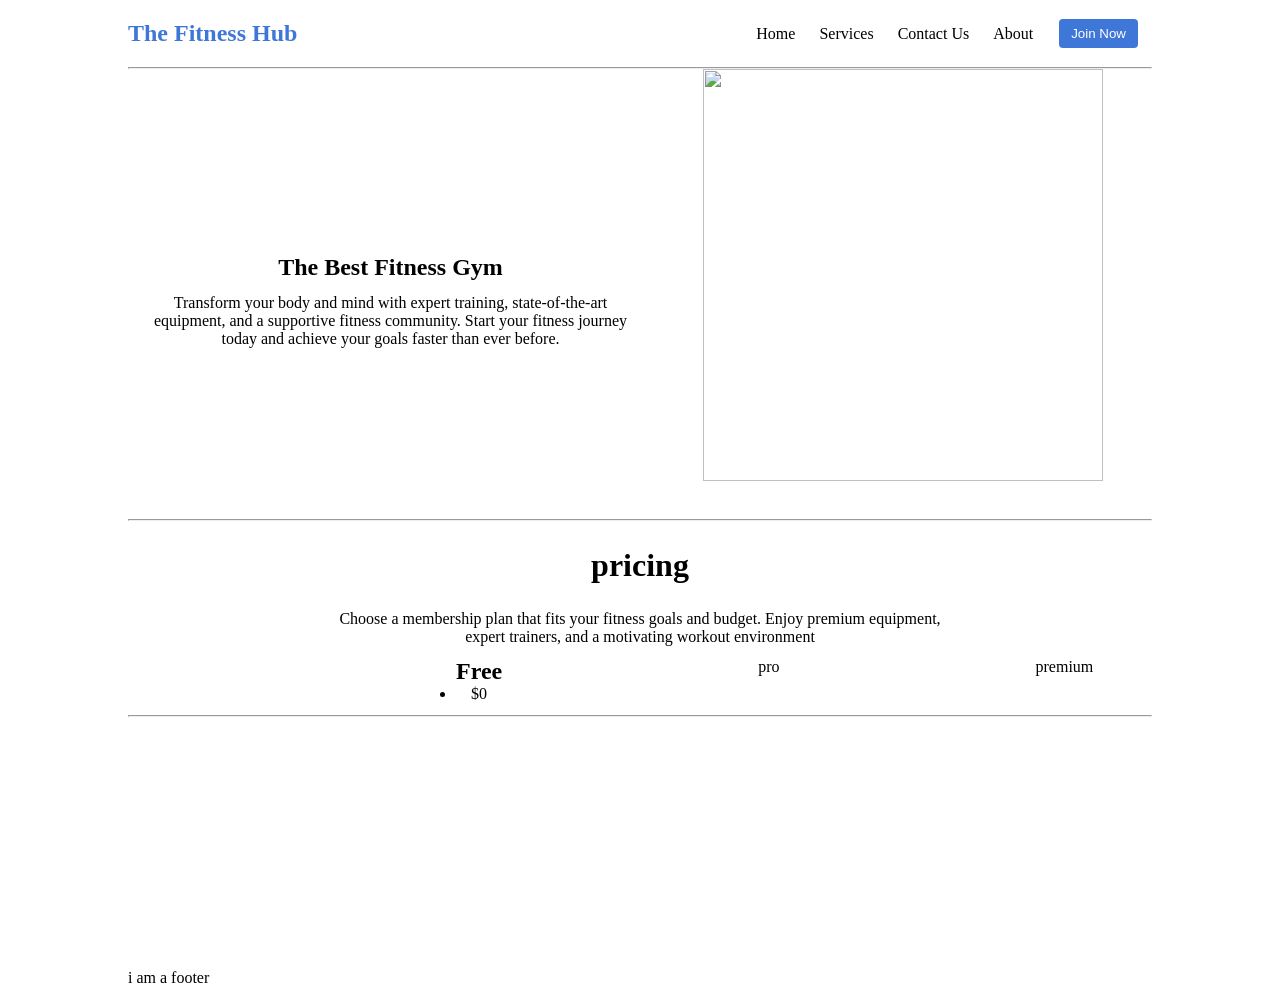
==== index.html @ 0867e1ba "change code" ====
<!DOCTYPE html>
<html lang="en">
<head>
    <meta charset="UTF-8">
    <meta name="viewport" content="width=device-width, initial-scale=1.0">
    <title>The Fitness Hub</title>
    <link rel="stylesheet" href="style.css">
    <link rel="stylesheet" href="utils.css">
</head>
<body>
    <div class="container mx-auto">
        <header>
            <nav class="flex justify-between">
                <div class="logo font-bold flex items-center text-blue">The Fitness Hub</div>
                <ul class="navbar flex items-center">
                    <li>Home</li>
                    <li>Services</li>
                    <li>Contact Us</li>
                    <li>About</li>
                    <li><button class="btn">Join Now</button></li>
                </ul>
            </nav>
            <hr>
        </header>
        <main class="min-h-screen">
            <section class="section1">
                <div class="flex items-center">
                <div class="topleft flex justify-center flex-col px-2">
                    <h1 class="my-1 text-center">The Best Fitness Gym</h1>
                    <p>Transform your body and mind with expert training, state-of-the-art equipment, and a supportive fitness community. Start your fitness journey today and achieve your goals faster than ever before.</p>
                </div>
                <div class="topright flex justify-center">
                    <img class="gymimg" src="gym.png" alt="">
                </div>
            </div>
        </section>
        <hr>
        <section class="section2">
            <h1 class="text-center my-2">pricing</h1>
            <p>Choose a membership plan that fits your fitness goals and budget. Enjoy premium equipment, expert trainers, and a motivating workout environment</p>
            <div class="boxes flex">
                <div class="box">
                    <h2>Free</h2>
                  <ul>
                    <li>$0</li>
                  </ul>
                </div>
                <div class="box">pro</div>
                <div class="box">premium</div>
            </div>       
        </section>
        <hr>
        </main>
        <footer>i am a footer</footer>
    </div>
</body>
</html>
---- style.css ----
*{
    margin: 0;
    padding: 0;
}

.container{
    max-width: 80vw;
}

.navbar{
    display: flex;
    height: 67px;
}

.navbar li{
    list-style: none;
    margin: 0 12px;
} 

.topleft{
    width: 50%;
    text-align: center;
    height: 50vh;
}

.topright{
    height: 50vh;
    width: 50%;
}

.logo{
    font-size: 1.5rem;
}

.topright .gymimg{
    width:  400px;
    height: 412px;
}

.section2{
    padding-left: 200px;
    padding-right: 200px;
    text-align: center;
}

.section2 h1{
    font-size: 2rem;
}
---- utils.css ----
.min-h-screen{
    min-height: 100vh;
}

.bg-red{
    background-color: red;
}

.mx-auto{
    margin-left: auto;
    margin-right: auto;
}

.flex{
    display: flex; 
}

.items-center{
    align-items: center;
}

.justify-between{
    justify-content: space-between;
}

.justify-center{
    justify-content: center;
}

.flex-col{
    flex-direction: column;
}

.font-bold{
    font-weight: bolder;
}
 
.my-1{
    margin-top: 13px;
    margin-bottom: 13px;
}

.my-2{
    margin-top: 26px;
    margin-bottom: 26px;
}

.px-2{
    padding-left: 13px;
    padding-right: 13px;
}

.text-blue{
    color: rgb(63, 119, 216);
}

.btn{
    padding: 7px 12px;
    border: 2px solid white;
    border-radius: 6px;
    cursor: pointer;
    color: white;
    background-color: rgb(63, 119, 216); 
}

.text-center{
    text-align: center;
}

.box{
    margin: 12px 128px;
}
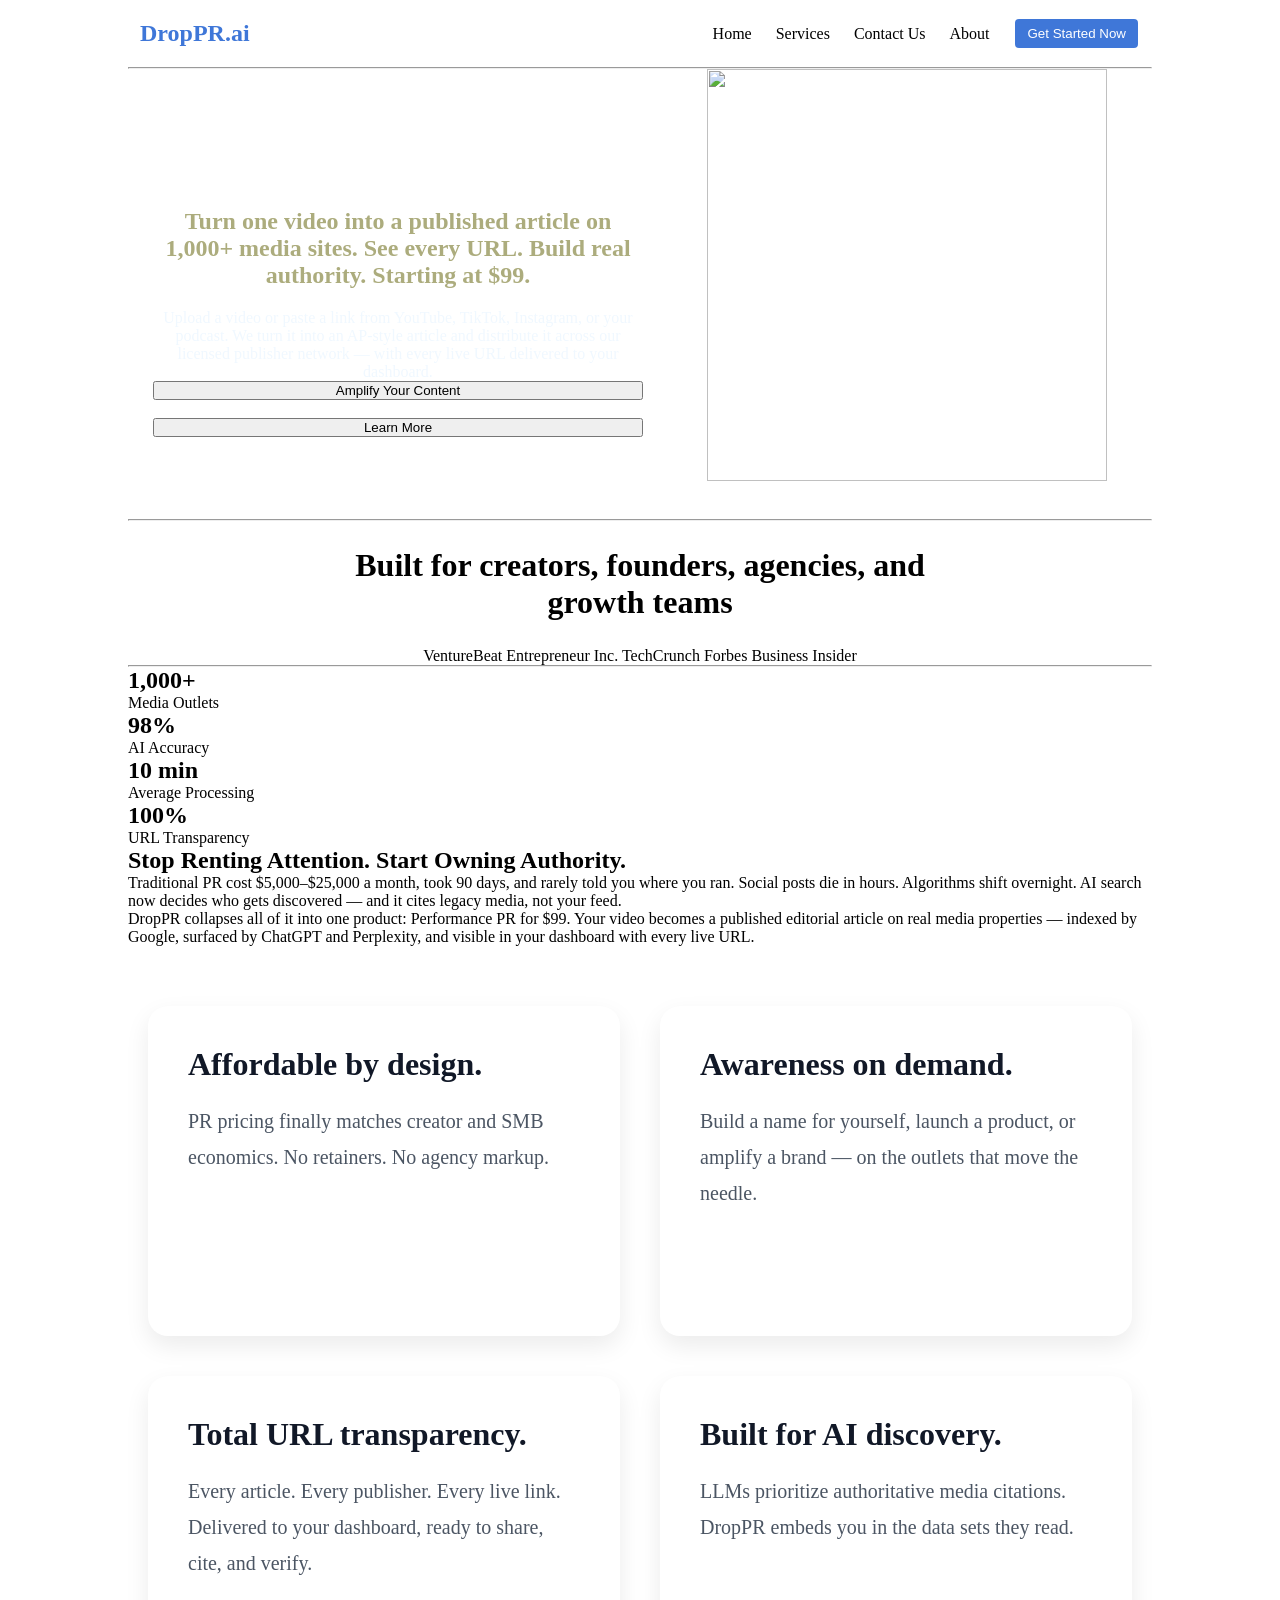
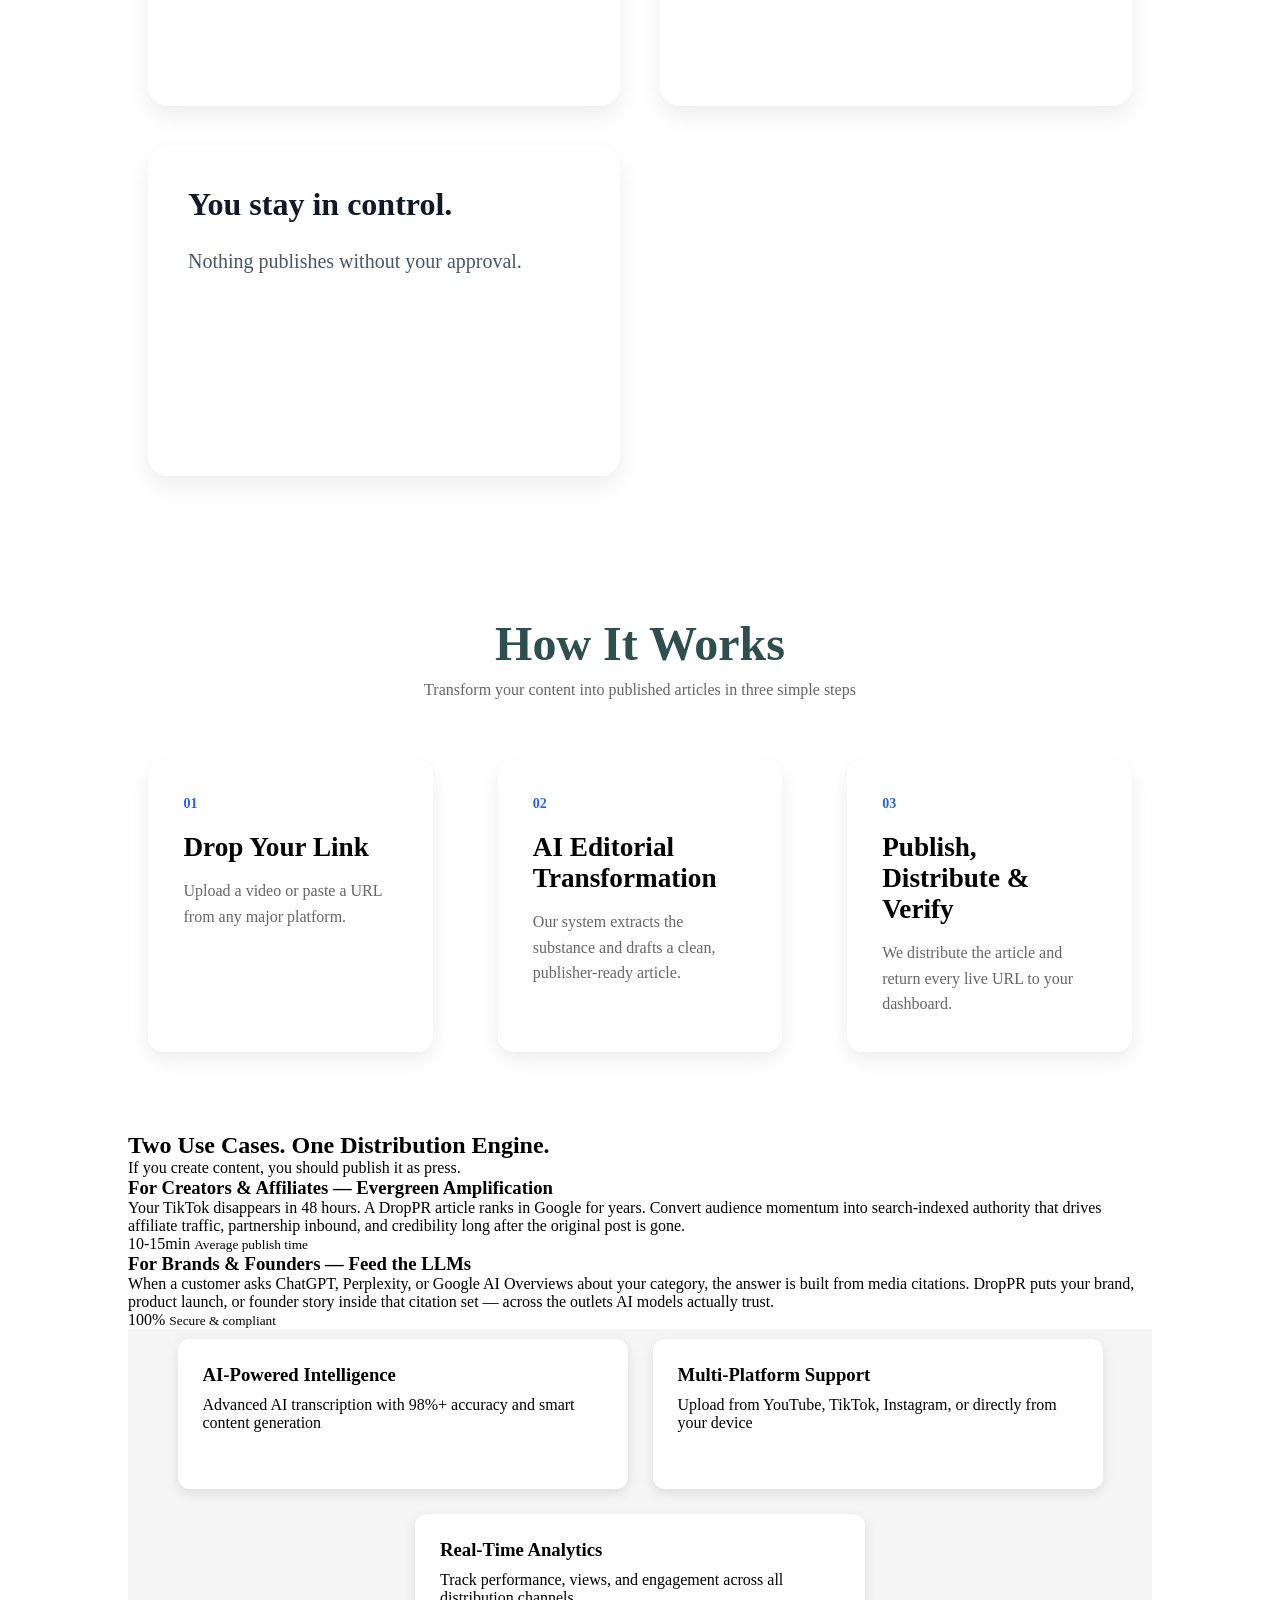
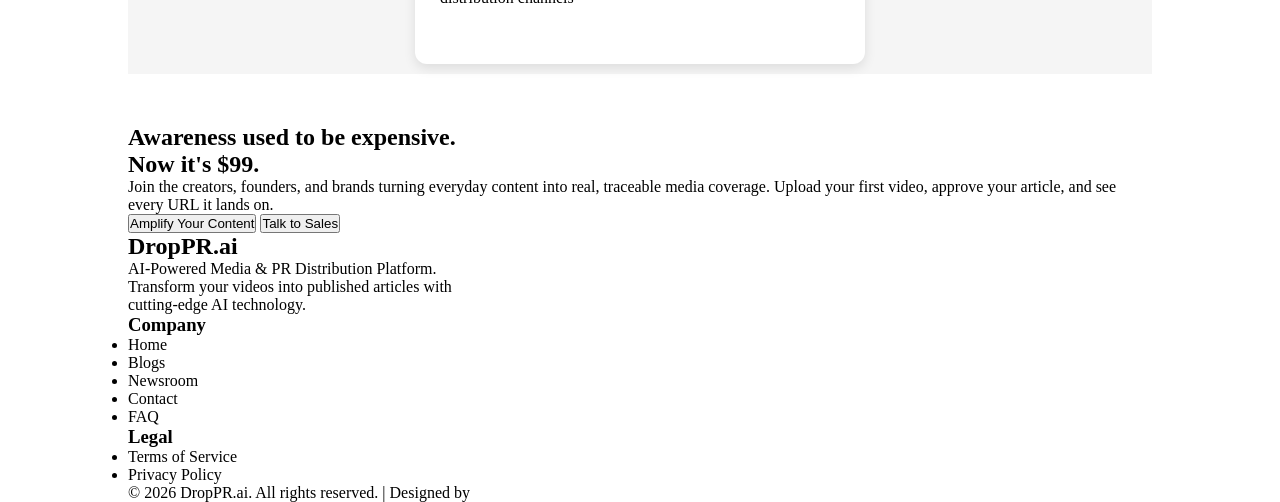
==== commit 17c68a00: "last commits" ====
--- a/index.html
+++ b/index.html
@@ -1,23 +1,25 @@
 <!DOCTYPE html>
 <html lang="en">
+
 <head>
     <meta charset="UTF-8">
     <meta name="viewport" content="width=device-width, initial-scale=1.0">
-    <title>The Fitness Hub</title>
+    <title>DropPR.ai</title>
     <link rel="stylesheet" href="style.css">
     <link rel="stylesheet" href="utils.css">
 </head>
+
 <body>
     <div class="container mx-auto">
         <header>
             <nav class="flex justify-between">
-                <div class="logo font-bold flex items-center text-blue">The Fitness Hub</div>
+                <div class="logo font-bold flex items-center text-blue">DropPR.ai</div>
                 <ul class="navbar flex items-center">
                     <li>Home</li>
                     <li>Services</li>
                     <li>Contact Us</li>
                     <li>About</li>
-                    <li><button class="btn">Join Now</button></li>
+                    <li><button class="btn">Get Started Now</button></li>
                 </ul>
             </nav>
             <hr>
@@ -25,110 +27,226 @@
         <main class="min-h-screen">
             <section class="section1">
                 <div class="flex items-center">
-                <div class="topleft flex justify-center flex-col px-2">
-                    <h1 class="my-1 text-center">The Best Fitness Gym</h1>
-                    <p>Transform your body and mind with expert training, state-of-the-art equipment, and a supportive fitness community. Start your fitness journey today and achieve your goals faster than ever before.</p>
-                </div>
-                <div class="topright flex justify-center">
-                    <img class="gymimg" src="gym.png" alt="">
-                </div>
-            </div>
-        </section>
-        <hr>
-        <section class="section2">
-            <h1 class="text-center my-2">pricing</h1>
-            <p>Choose a membership plan that fits your fitness goals and budget. Enjoy premium equipment, expert trainers, and a motivating workout environment</p>
-            <div class="boxes flex">
-                <div class="box">
-                    <h2>Free</h2>
-                  <ul>
-                    <li>$0</li>
-                  </ul>
-                </div>
-                <div class="box">pro</div>
-                <div class="box">premium</div>
-            </div>       
-        </section>
-        <hr>
+                    <div class="topleft flex justify-center flex-col px-2 buttons">
+                        <h1 class="my-1 text-center">Performance PR for AI
+                            discovery</h1>
+                        <h2 class="my-3 text-center">Turn one video into a published article on 1,000+ media sites. See
+                            every URL. Build real authority. Starting at $99.</h2>
+
+                        <p class="my-4 text-center">Upload a video or paste a link from YouTube, TikTok, Instagram, or
+                            your podcast. We turn it into an AP-style article and distribute it across our licensed
+                            publisher network — with every live URL delivered to your dashboard.</p>
+                        <button>Amplify Your Content</button><br>
+                        <button>Learn More</button>
+
+                    </div>
+                    <div class="topright flex justify-center">
+                        <img class="gymimg" src="droppr.png" alt="">
+                    </div>
+                </div>
+            </section>
+            <hr>
+            <section class="section2">
+                <h1 class="text-center my-2">Built for creators, founders, agencies, and growth teams</h1>
+                <div>
+                    <div class="slider">
+                        <div class="moving-text">
+                            <p>VentureBeat Entrepreneur Inc. TechCrunch Forbes Business Insider</p>
+                        </div>
+                    </div>
+            </section>
+            <hr>
+            <section class="stats">
+                <div class="stat">
+                    <h2>1,000+</h2>
+                    <p>Media Outlets</p>
+                </div>
+
+                <div class="stat">
+                    <h2>98%</h2>
+                    <p>AI Accuracy</p>
+                </div>
+
+                <div class="stat">
+                    <h2>10 min</h2>
+                    <p>Average Processing</p>
+                </div>
+
+                <div class="stat">
+                    <h2>100%</h2>
+                    <p>URL Transparency</p>
+                </div>
+            </section>
+
+            <section class="content">
+                <h1>Stop Renting Attention. Start Owning Authority.</h1>
+
+                <p>Traditional PR cost $5,000–$25,000 a month, took 90 days, and rarely told you where you ran. Social
+                    posts die in hours. Algorithms shift overnight. AI search now decides who gets discovered — and it
+                    cites legacy media, not your feed.</p>
+
+                <p>DropPR collapses all of it into one product: Performance PR for $99. Your video becomes a published
+                    editorial article on real media properties — indexed by Google, surfaced by ChatGPT and Perplexity,
+                    and visible in your dashboard with every live URL.</p>
+            </section>
+
+            <section class="features">
+                <div class="card">
+                    <h3>Affordable by design.</h3>
+                    <p>PR pricing finally matches creator and SMB economics.
+                        No retainers. No agency markup.</p>
+                </div>
+
+                <div class="card">
+                    <h3>Awareness on demand.</h3>
+                    <p>Build a name for yourself, launch a product, or amplify a brand —
+                        on the outlets that move the needle.</p>
+                </div>
+
+                <div class="card">
+                    <h3>Total URL transparency.</h3>
+                    <p>Every article. Every publisher. Every live link.
+                        Delivered to your dashboard, ready to share, cite, and verify.</p>
+                </div>
+
+                <div class="card">
+                    <h3>Built for AI discovery.</h3>
+                    <p>LLMs prioritize authoritative media citations.
+                        DropPR embeds you in the data sets they read.</p>
+                </div>
+
+                <div class="card">
+                    <h3>You stay in control.</h3>
+                    <p>Nothing publishes without your approval.</p>
+                </div>
+            </section>
+
+            <section class="how-it-works">
+                <h2>How It Works</h2>
+                <p class="subtitle">Transform your content into published articles in three simple steps</p>
+
+                <div class="steps">
+                    <div class="step-card">
+                        <span class="step-number">01</span>
+                        <h3>Drop Your Link</h3>
+                        <p>Upload a video or paste a URL from any major platform.</p>
+                    </div>
+
+                    <div class="step-card">
+                        <span class="step-number">02</span>
+                        <h3>AI Editorial Transformation</h3>
+                        <p>Our system extracts the substance and drafts a clean,
+                            publisher-ready article.</p>
+                    </div>
+
+                    <div class="step-card">
+                        <span class="step-number">03</span>
+                        <h3>Publish, Distribute & Verify</h3>
+                        <p>We distribute the article and return every live URL
+                            to your dashboard.</p>
+                    </div>
+                </div>
+            </section>
+
+            <section class="use-cases">
+
+                <h2>Two Use Cases. One Distribution Engine.</h2>
+                <p>If you create content, you should publish it as press.</p>
+
+                <div class="cases">
+
+                    <div class="case blue">
+                        <h3>For Creators & Affiliates — Evergreen Amplification</h3>
+
+                        <p>Your TikTok disappears in 48 hours. A DropPR article ranks in Google for years. Convert
+                            audience momentum into search-indexed authority that drives affiliate traffic, partnership
+                            inbound, and credibility long after the original post is gone.</p>
+
+                        <div class="stat">
+                            <span>10-15min</span>
+                            <small>Average publish time</small>
+                        </div>
+                    </div>
+
+                    <div class="case white">
+                        <h3>For Brands & Founders — Feed the LLMs</h3>
+
+                        <p>When a customer asks ChatGPT, Perplexity, or Google AI Overviews about your category, the
+                            answer is built from media citations. DropPR puts your brand, product launch, or founder
+                            story inside that citation set — across the outlets AI models actually trust.</p>
+
+                        <div class="stat">
+                            <span>100%</span>
+                            <small>Secure & compliant</small>
+                        </div>
+                    </div>
+
+                </div>
+            </section>
+
+            <section class="features1">
+                <div class="feature-card">
+                    <h3>AI-Powered Intelligence</h3>
+                    <p>Advanced AI transcription with 98%+ accuracy and smart content generation</p>
+                </div>
+
+                <div class="feature-card">
+                    <h3>Multi-Platform Support</h3>
+                    <p>Upload from YouTube, TikTok, Instagram, or directly from your device</p>
+                </div>
+
+                <div class="feature-card">
+                    <h3>Real-Time Analytics</h3>
+                    <p>Track performance, views, and engagement across all distribution channels</p>
+                </div>
+            </section>
+            <section class="cta">
+                <h1>Awareness used to be expensive.<br>Now it's $99.</h1>
+                <p>Join the creators, founders, and brands turning everyday content into real, traceable media coverage.
+                    Upload your first video, approve your article, and see every URL it lands on.</p>
+
+                <div class="cta-buttons">
+                    <button class="btn-primary">Amplify Your Content</button>
+                    <button class="btn-secondary">Talk to Sales</button>
+                </div>
+            </section>
         </main>
-        <footer>i am a footer</footer>
+
+        <footer class="footer">
+
+            <div class="footer-column">
+                <h2>DropPR.ai</h2>
+                <p>AI-Powered Media & PR Distribution Platform.<br>Transform your videos into published articles
+                    with<br>cutting-edge AI technology.</p>
+            </div>
+
+            <div class="footer-column">
+                <h3>Company</h3>
+                <ul>
+                    <li>Home</li>
+                    <li>Blogs</li>
+                    <li>Newsroom</li>
+                    <li>Contact</li>
+                    <li>FAQ</li>
+                </ul>
+            </div>
+
+            <div class="footer-column">
+                <h3>Legal</h3>
+                <ul>
+                    <li>Terms of Service</li>
+                    <li>Privacy Policy</li>
+                </ul>
+            </div>
+
+            <div class="footer-bottom">
+                <p>© 2026 DropPR.ai. All rights reserved. |
+                   Designed by <a href="https://github.com/affanc480/DropPR.ai">Muhammad Affan</a></p>
+            </div>
+
+        </footer>
+
     </div>
 </body>
-</html>  
-
-
-
-
-
-
-
-
-
-
-
-
-
-
-
-
-
-
-
-
-
-
-
-
-
-
-
-
-
-
-
-
-
-
-
-
-
-
-
-
-
-
-
-
-
-
-
-
-
-
-
-
-
-
-
-
-
-
-
-
-
-
-
-
-
-
-
-
-
-
-
-
-
-
-
-
-
+
+</html>
--- a/utils.css
+++ b/utils.css
@@ -13,6 +13,7 @@
 
 .flex{
     display: flex; 
+    margin-left: 6px;
 }
 
 .items-center{
@@ -36,8 +37,19 @@
 }
  
 .my-1{
-    margin-top: 13px;
-    margin-bottom: 13px;
+    margin-top: 10px;
+    margin-bottom: 20px;
+    color: white;
+}
+
+.my-3{
+    color: rgb(172, 172, 125);
+    margin-top: 0px;
+    margin-bottom: 20px;
+}
+
+.my-4{
+    color: aliceblue;
 }
 
 .my-2{
@@ -69,4 +81,117 @@
 
 .box{
     margin: 12px 128px;
+}
+
+.features {
+  max-width: 1400px;
+  margin: 60px auto;
+  padding: 0 20px;
+
+  display: grid;
+  grid-template-columns: repeat(auto-fit, minmax(380px, 1fr));
+  gap: 40px;
+}
+
+.card {
+  background: #fff;
+  padding: 40px;
+  border-radius: 20px;
+  min-height: 250px;
+
+  box-shadow: 0 10px 25px rgba(0,0,0,0.08);
+}
+
+.card h3 {
+  font-size: 2rem;
+  font-weight: 700;
+  color: #111827;
+  margin-bottom: 20px;
+}
+
+.card p {
+  font-size: 1.25rem;
+  line-height: 1.8;
+  color: #4b5563;
+}
+
+.how-it-works {
+    padding: 80px 2%;
+    text-align: center;
+}
+
+.how-it-works h2 {
+    font-size: 3rem;
+    margin-bottom: 10px;
+    color: darkslategrey;
+}
+
+.subtitle {
+    color: #666;
+    margin-bottom: 60px;
+}
+
+.steps {
+    display: flex;
+    justify-content: space-between;
+    gap: 65px;
+}
+
+.step-card {
+    background: white;
+    flex: 1;
+    padding: 35px;
+    border-radius: 16px;
+    text-align: left;
+    box-shadow: 0 8px 20px rgba(0,0,0,.08);
+}
+
+.step-number {
+    display: inline-block;
+    font-size: 14px;
+    font-weight: 700;
+    color: #2563eb;
+    margin-bottom: 20px;
+}
+
+.step-card h3 {
+    font-size: 1.7rem;
+    margin-bottom: 15px;
+}
+
+.step-card p {
+    color: #666;
+    line-height: 1.6;
+}
+
+.features1 {
+    display: flex;
+    justify-content: center;
+    gap: 25px;
+    padding: 10px 20px;
+    background: #f5f5f5;
+    flex-wrap: wrap;
+    margin-bottom: 50px;
+}
+
+.feature-card {
+    width: 400px;
+    height: 100px;
+    background: white;
+    padding: 25px;
+    border-radius: 12px;
+    box-shadow: 0 4px 12px rgba(0,0,0,0.1);
+}
+
+.feature-card h3 {
+    margin-bottom: 10px;
+} 
+
+.footer-bottom a {
+    color: white;
+    text-decoration: none;
+}
+
+.footer-bottom a:hover {
+    text-decoration: underline;
 }
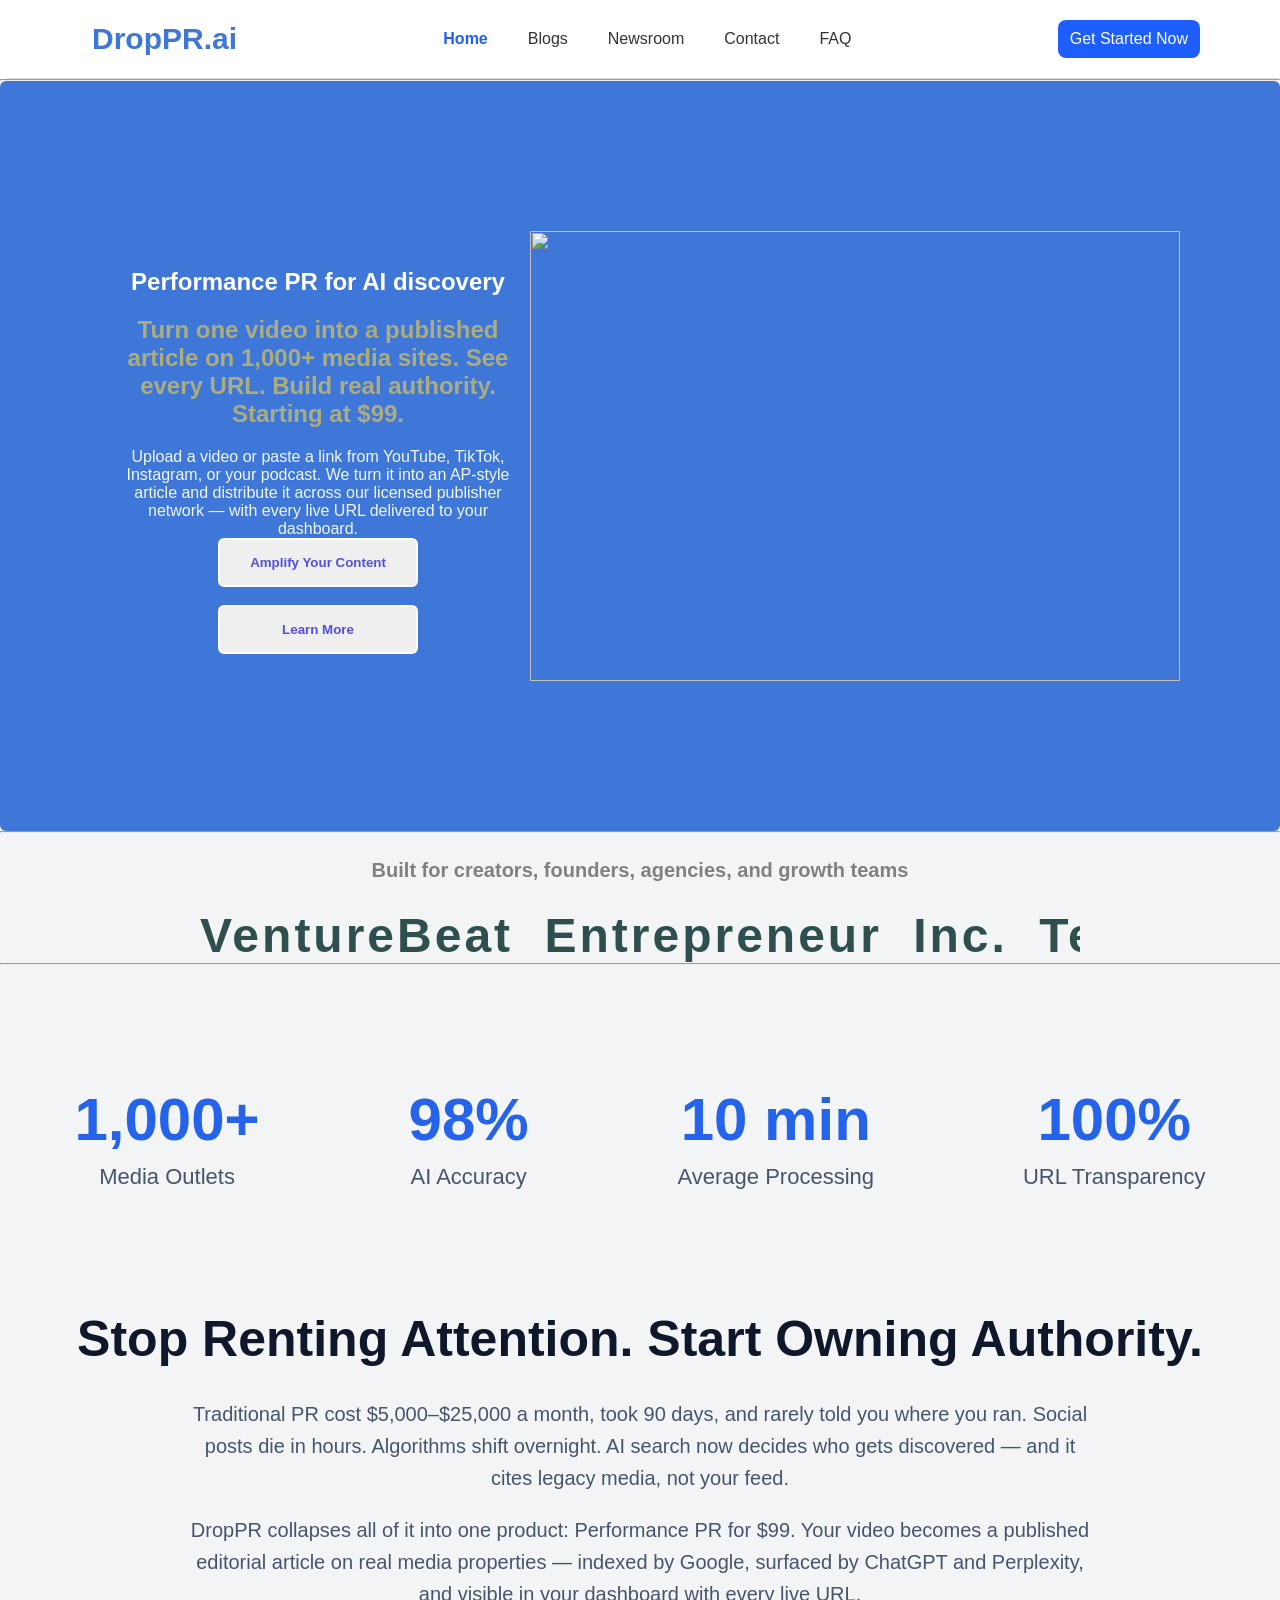
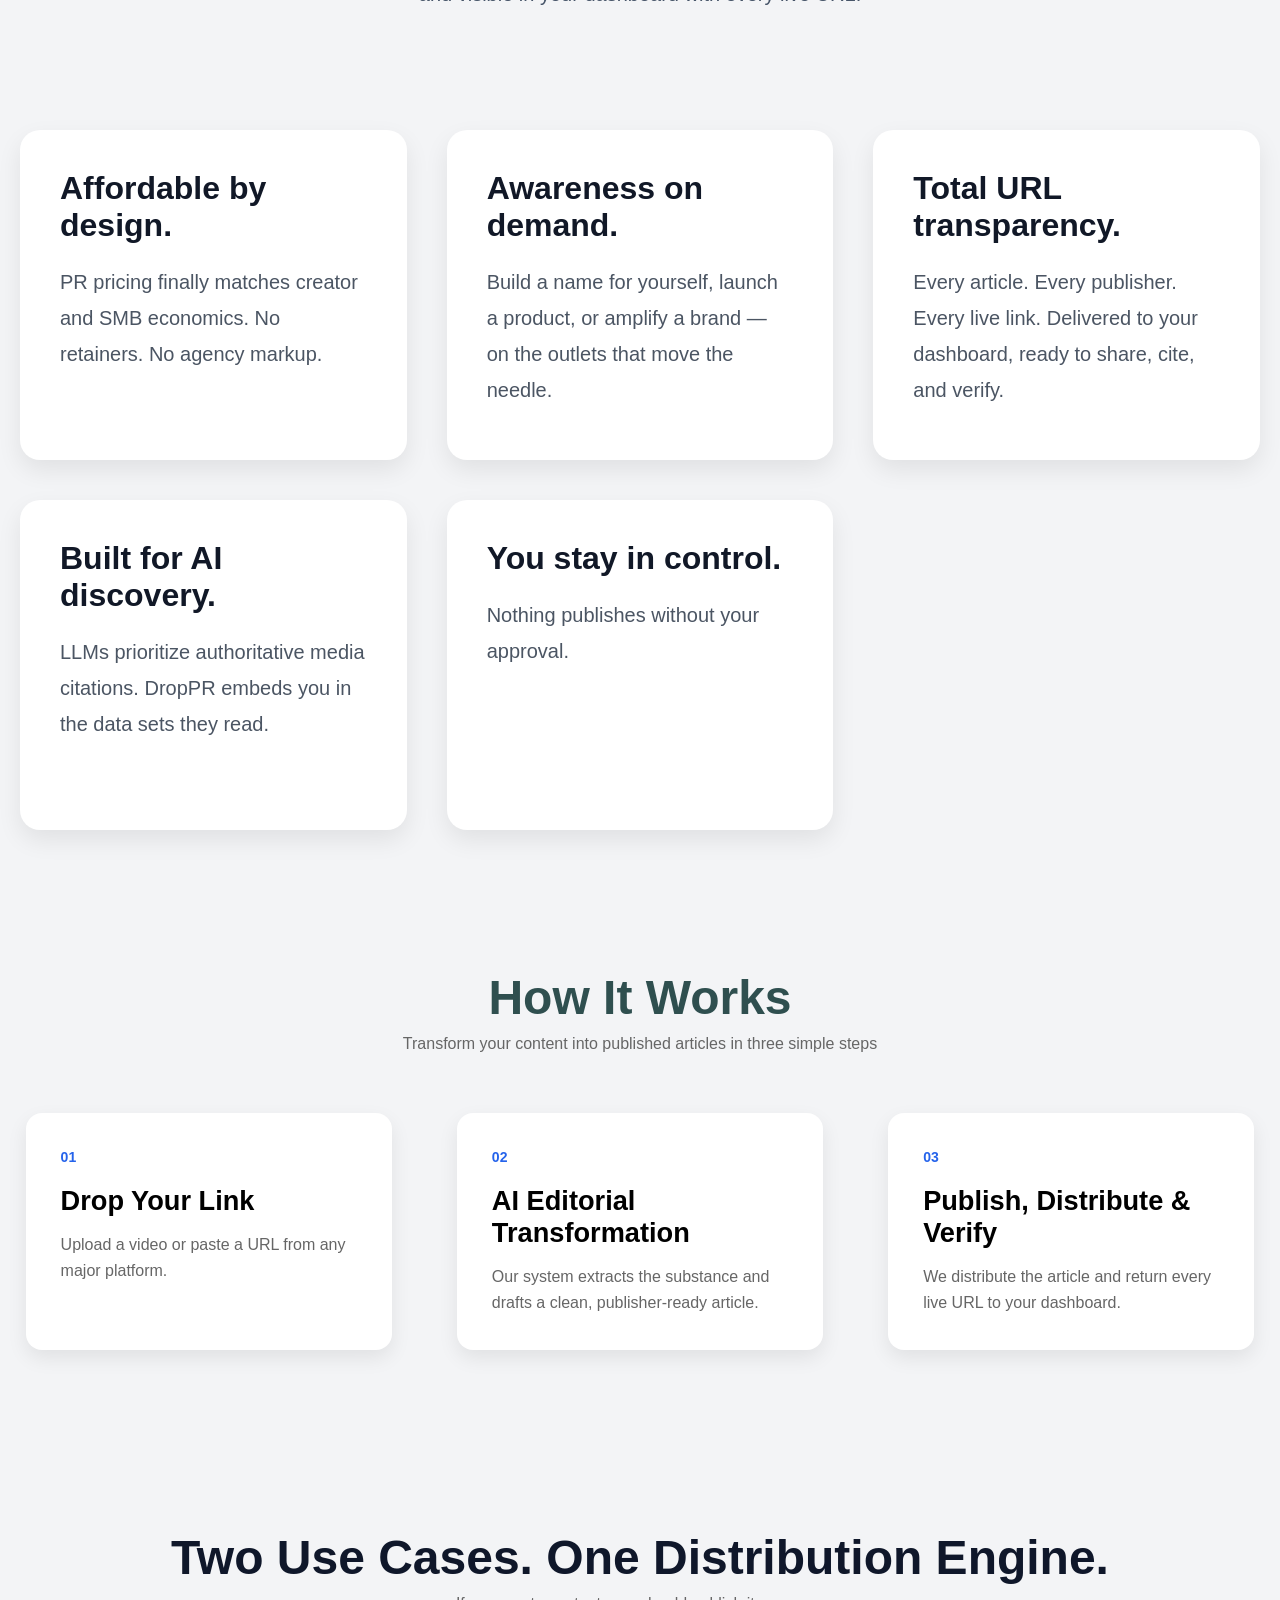
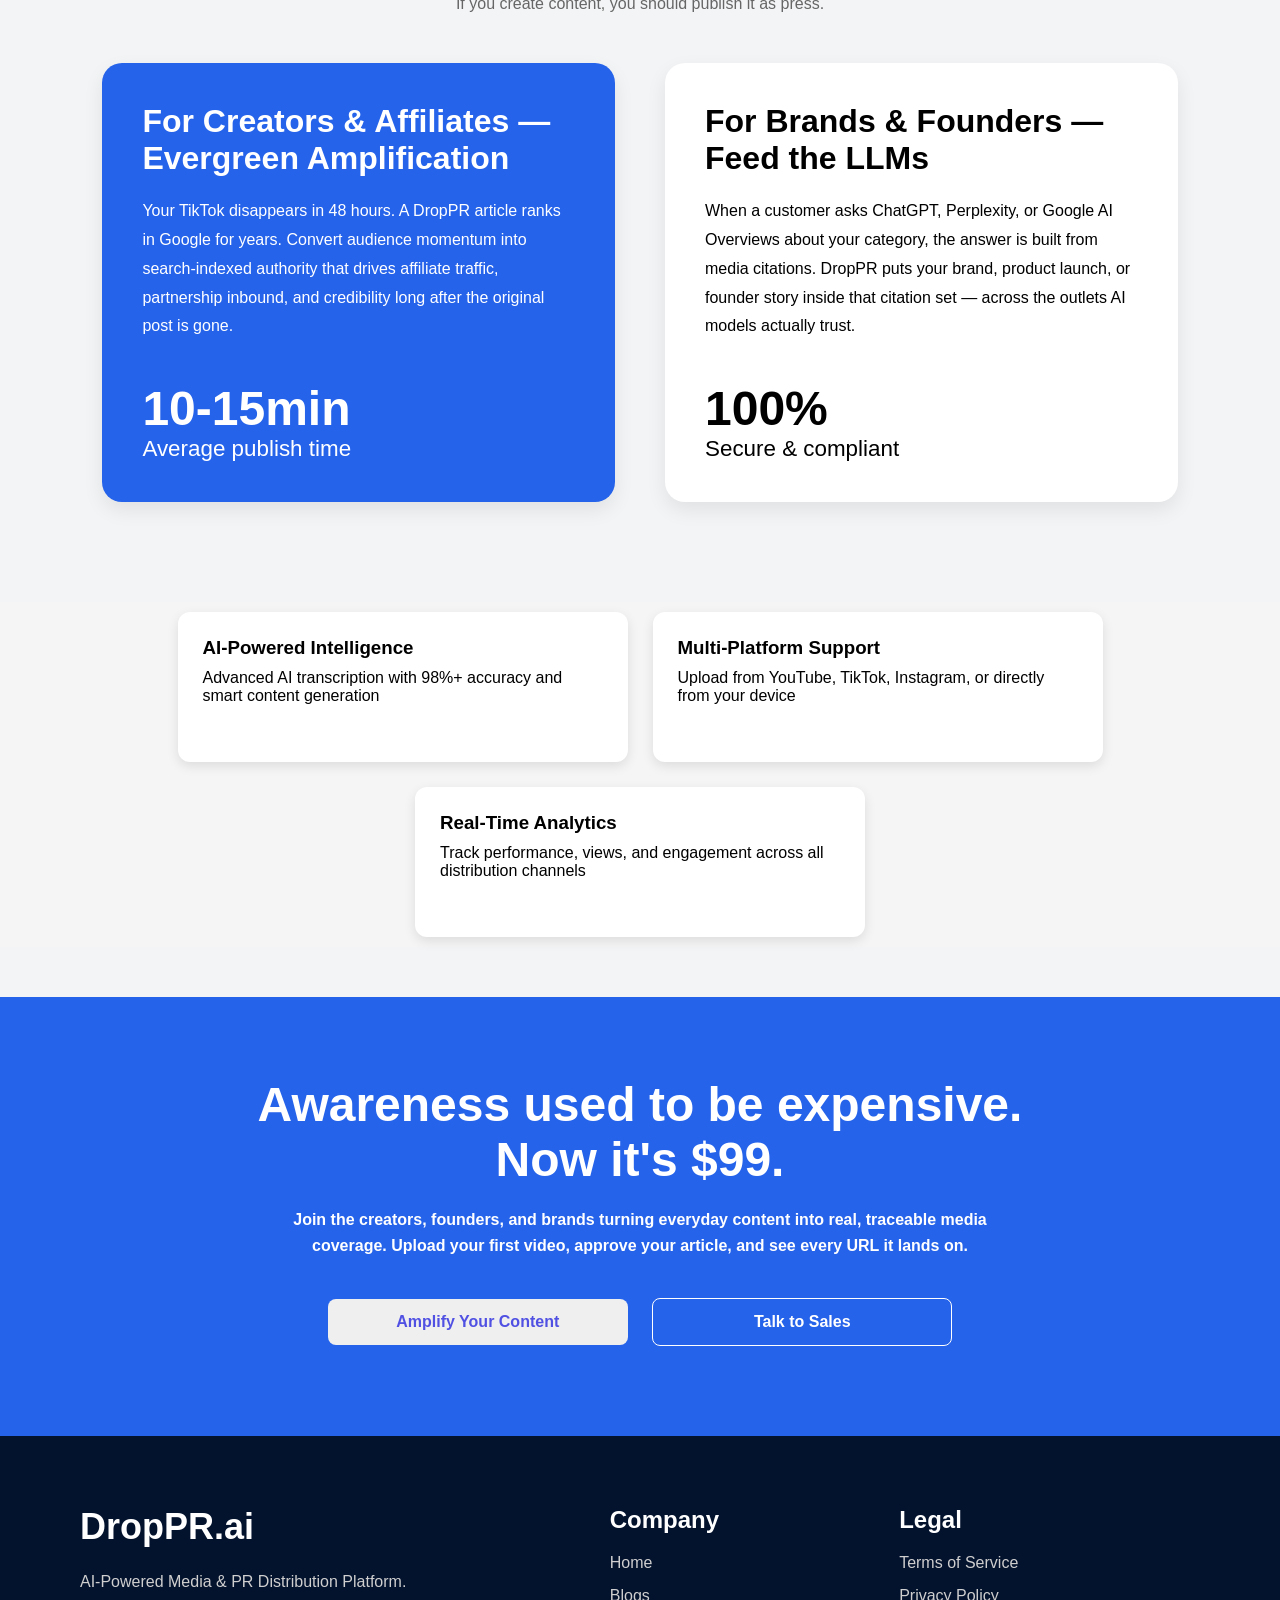
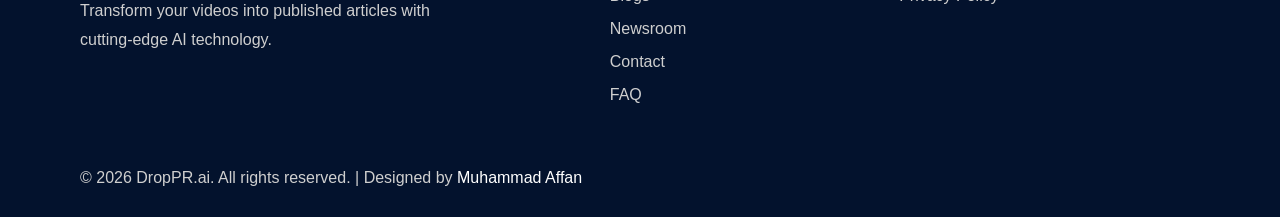
==== commit 7c8ace1a: "last commit" ====
--- a/index.html
+++ b/index.html
@@ -14,13 +14,16 @@
         <header>
             <nav class="flex justify-between">
                 <div class="logo font-bold flex items-center text-blue">DropPR.ai</div>
-                <ul class="navbar flex items-center">
-                    <li>Home</li>
-                    <li>Services</li>
-                    <li>Contact Us</li>
-                    <li>About</li>
-                    <li><button class="btn">Get Started Now</button></li>
+                <ul class="navbar">
+                    <li><a href="index.html" class="active">Home</a></li>
+                    <li><a href="#">Blogs</a></li>
+                    <li><a href="#">Newsroom</a></li>
+                    <li><a href="contact.html">Contact</a></li>
+                    <li><a href="faq.html">FAQ</a></li>
                 </ul>
+                <a href="#login-popup" class="btn1">Get Started Now</a>
+                <!-- <a href="#login-popup" class="btn0">Login/signup</a> -->
+                <!-- <a href="#signup-popup" class="btn0">Sign Up</a> -->
             </nav>
             <hr>
         </header>
@@ -212,41 +215,87 @@
             </section>
         </main>
 
-        <footer class="footer">
-
-            <div class="footer-column">
-                <h2>DropPR.ai</h2>
-                <p>AI-Powered Media & PR Distribution Platform.<br>Transform your videos into published articles
-                    with<br>cutting-edge AI technology.</p>
+        <footer>
+
+            <div class="footer-content">
+
+                <div class="footer-col">
+                    <h2>DropPR.ai</h2>
+                    <p>
+                        AI-Powered Media & PR Distribution Platform.<br>
+                        Transform your videos into published articles with<br>
+                        cutting-edge AI technology.
+                    </p>
+                </div>
+
+                <div class="footer-col">
+                    <h3>Company</h3>
+                    <a href="index.html">Home</a>
+                    <a href="#">Blogs</a>
+                    <a href="#">Newsroom</a>
+                    <a href="contact.html">Contact</a>
+                    <a href="faq.html">FAQ</a>
+                </div>
+
+                <div class="footer-col">
+                    <h3>Legal</h3>
+                    <a href="term.html">Terms of Service</a>
+                    <a href="privacy.html">Privacy Policy</a>
+                </div>
+
             </div>
 
-            <div class="footer-column">
-                <h3>Company</h3>
-                <ul>
-                    <li>Home</li>
-                    <li>Blogs</li>
-                    <li>Newsroom</li>
-                    <li>Contact</li>
-                    <li>FAQ</li>
-                </ul>
+            <div class="footer-bottom">
+                <p>
+                    © 2026 DropPR.ai. All rights reserved. |
+                    Designed by
+                    <a href="https://github.com/affanc480/DropPR.ai">Muhammad Affan</a>
+                </p>
             </div>
 
-            <div class="footer-column">
-                <h3>Legal</h3>
-                <ul>
-                    <li>Terms of Service</li>
-                    <li>Privacy Policy</li>
-                </ul>
-            </div>
-
-            <div class="footer-bottom">
-                <p>© 2026 DropPR.ai. All rights reserved. |
-                   Designed by <a href="https://github.com/affanc480/DropPR.ai">Muhammad Affan</a></p>
-            </div>
-
         </footer>
 
+
+
     </div>
+
+    <div id="login-popup" class="popup">
+        <div class="popup-content">
+            <a href="#" class="close">&times;</a>
+
+            <h2>Login</h2>
+
+            <input type="email" placeholder="Email">
+            <input type="password" placeholder="Password">
+
+            <button>Login</button>
+
+            <p>
+                Don't have an account?
+                <a href="#signup-popup">Sign Up</a>
+            </p>
+        </div>
+    </div>
+
+    <div id="signup-popup" class="popup">
+        <div class="popup-content">
+            <a href="#" class="close">&times;</a>
+
+            <h2>Create Account</h2>
+
+            <input type="text" placeholder="Full Name">
+            <input type="email" placeholder="Email">
+            <input type="password" placeholder="Password">
+
+            <button>Create Account</button>
+
+            <p>
+                Already have an account?
+                <a href="#login-popup">Login</a>
+            </p>
+        </div>
+    </div>
+
 </body>
 
 </html>
--- a/style.css
+++ b/style.css
@@ -4,18 +4,46 @@
 }
 
 .container{
-    max-width: 80vw;
-}
-
-.navbar{
-    display: flex;
-    height: 67px;
-}
-
-.navbar li{
-    list-style: none;
-    margin: 0 12px;
-} 
+    max-width: 100vw;
+}
+
+header{
+    background: white;
+    position: sticky;
+    top: 0;
+    z-index: 100;
+}
+
+nav{
+    background:white;
+    display:flex;
+    justify-content:space-between;
+    align-items:center;
+    padding:20px 80px;
+    border-bottom:1px solid #ddd;
+}
+
+.logo{
+    font-size:30px;
+    font-weight:bold;
+    color:#1e5eff;
+}
+
+nav ul{
+    display:flex;
+    list-style:none;
+    gap:40px;
+}
+
+nav a{
+    text-decoration:none;
+    color:#333;
+}
+
+.active{
+    color:#1e5eff;
+    font-weight:bold;
+}
 
 .topleft{
     width: 50%;
@@ -25,16 +53,19 @@
 
 .topright{
     height: 50vh;
-    width: 50%;
-}
-
-.logo{
-    font-size: 1.5rem;
+    width: 90vh;
 }
 
 .topright .gymimg{
-    width:  400px;
-    height: 412px;
+    width:  650px;
+    height: 450px;
+    
+}
+
+.section1{
+    padding: 150px 100px;
+    border-radius: 6px;
+    background-color: rgb(63, 119, 216);
 }
 
 .section2{
@@ -44,5 +75,337 @@
 }
 
 .section2 h1{
+    font-size: 20px;
+    color: grey;
+}
+
+.buttons {
+    display: flex;
+    gap: 0px;
+}
+
+button {
+    padding: 15px 12px;
+    border: 2px solid white;
+    border-radius: 6px;
+    cursor: pointer;
+    color: rgb(80, 80, 227);
+    font-weight: bolder;
+    margin: 0 auto;
+    width: 200px;
+} 
+
+.moving-text {
+    overflow: hidden;
+    white-space: nowrap;
+}
+
+.moving-text p {
+    font-size: 48px;
+    font-weight: bold;
+    letter-spacing: 3px;
+    word-spacing: 15px;
+    display: inline-block;
+    animation: move 10s linear infinite;
+    color: darkslategrey;
+}
+
+@keyframes move {
+    from {
+        transform: translateX(100%);
+    }
+    to {
+        transform: translateX(-50%);
+    }
+}
+
+body {
+    background: #f3f4f6;
+    font-family: Arial, sans-serif;
+}
+
+.stats {
+    display: flex;
+    justify-content: space-around;
+    align-items: center;
+    margin-top: 80px;
+    text-align: center;
+}
+
+.stat h2 {
+    color: #2563eb;
+    font-size: 60px;
+    margin-bottom: 10px;
+}
+
+.stat p {
+    color: #475569;
+    font-size: 22px;
+}
+
+.content {
+    max-width: 1200px;
+    margin: 120px auto;
+    text-align: center;
+    padding: 0 20px;
+}
+
+.content h1 {
+    font-size: 50px;
+    font-weight: 700;
+    color: #0f172a;
+    margin-bottom: 30px;
+}
+
+.content p {
+    font-size: 20px;
+    line-height: 1.6;
+    color: #475569;
+    max-width: 900px;
+    margin: 20px auto;
+}
+
+.boxes {
+    display: flex;
+    gap: 20px;
+    justify-content: center;
+    margin: 80px 22px;
+}
+
+.use-cases {
+    padding: 100px 8%;
+}
+
+.use-cases h2 {
+    text-align: center;
+    font-size: 3rem;
+    color: #0f172a;
+}
+
+.use-cases > p {
+    text-align: center;
+    color: #666;
+    margin-top: 10px;
+}
+
+.cases {
+    display: flex;
+    gap: 50px;
+    margin-top: 50px;
+    flex-wrap: wrap;
+}
+
+.case {
+    flex: 1;
+    min-width: 350px;
+    border-radius: 20px;
+    padding: 40px;
+    box-shadow: 0 8px 20px rgba(0,0,0,.08);
+}
+
+.blue {
+    background: #2563eb;
+    color: white;
+}
+
+.white {
+    background: white;
+}
+
+.case h3 {
     font-size: 2rem;
+    margin-bottom: 20px;
+}
+
+.case p {
+    line-height: 1.8;
+}
+
+.stat {
+    margin-top: 40px;
+}
+
+.stat span {
+    font-size: 3rem;
+    font-weight: bold;
+    display: block;
+}
+
+.stat small {
+    font-size: 1.4rem;
+}
+
+.cta {
+    background: #2563eb;
+    color: white;
+    text-align: center;
+    padding: 80px 20px;
+}
+
+.cta h1 {
+    font-size: 48px;
+    margin-bottom: 20px;
+}
+
+.cta p {
+    max-width: 700px;
+    margin: auto;
+    line-height: 1.6;
+    font-weight: bolder;
+}
+
+.cta-buttons {
+    margin-top: 30px;
+}
+
+.btn-primary,
+.btn-secondary {
+    padding: 14px 30px;
+    border-radius: 8px;
+    font-size: 16px;
+    cursor: pointer;
+    margin: 10px;
+    width: 300px;
+}
+
+.btn-primary {
+    border: none;
+}
+
+.btn-secondary {
+    background: transparent;
+    color: white;
+    border: 1px solid white;
+
+}
+
+footer{
+    background:#03122d;
+    color:white;
+    padding:70px 80px 30px;
+}
+
+.footer-content{
+    display:flex;
+    justify-content:flex-start;
+    gap:180px;
+}
+
+.footer-col{
+    display:flex;
+    flex-direction:column;
+}
+
+.footer-col h2{
+    font-size:36px;
+    margin-bottom:20px;
+}
+
+.footer-col h3{
+    font-size:24px;
+    margin-bottom:20px;
+}
+
+.footer-col p{
+    color:#cfcfcf;
+    line-height:1.8;
+}
+
+.footer-col a{
+    color:#cfcfcf;
+    text-decoration:none;
+    margin-bottom:15px;
+    transition:0.3s;
+}
+
+.footer-col a:hover{
+    color:white;
+}
+
+.footer-bottom{
+    margin-top:50px;
+    color:#cfcfcf;
+}
+
+.footer-bottom p{
+    margin:0;
+}
+
+.footer-bottom a{
+    color:white;
+    text-decoration:none;
+}
+
+.footer-bottom a:hover{
+    text-decoration:underline;
+}
+
+.popup{
+    position:fixed;
+    top:0;
+    left:0;
+    width:100%;
+    height:100%;
+    background:rgba(0,0,0,0.5);
+
+    display:flex;
+    justify-content:center;
+    align-items:center;
+
+    opacity:0;
+    visibility:hidden;
+
+    transition:0.3s;
+}
+
+.popup:target{
+    opacity:1;
+    visibility:visible;
+}
+
+.popup-content{
+    width:400px;
+    background:#fff;
+    padding:30px;
+    border-radius:12px;
+    position:relative;
+}
+
+.close{
+    position:absolute;
+    top:10px;
+    right:15px;
+    font-size:30px;
+    text-decoration:none;
+    color:#000;
+}
+
+.popup-content h2{
+    margin-bottom:20px;
+}
+
+.popup-content input{
+    width:100%;
+    padding:12px;
+    margin-bottom:15px;
+    border:1px solid #ccc;
+    border-radius:6px;
+}
+
+.popup-content button{
+    width:100%;
+    padding:12px;
+    background:#2563eb;
+    color:white;
+    border:none;
+    border-radius:6px;
+    cursor:pointer;
+}
+
+.btn0{
+    background:#2563eb;
+    color:white;
+    text-decoration:none;
+    padding:12px 24px;
+    border-radius:8px;
 }
--- a/utils.css
+++ b/utils.css
@@ -66,13 +66,11 @@
     color: rgb(63, 119, 216);
 }
 
-.btn{
-    padding: 7px 12px;
-    border: 2px solid white;
-    border-radius: 6px;
-    cursor: pointer;
-    color: white;
-    background-color: rgb(63, 119, 216); 
+.btn1{
+    background:#1e5eff;
+    color:white;
+    padding:10px 12px;
+    border-radius:8px;
 }
 
 .text-center{
@@ -187,11 +185,6 @@
     margin-bottom: 10px;
 } 
 
-.footer-bottom a {
-    color: white;
-    text-decoration: none;
-}
 
-.footer-bottom a:hover {
-    text-decoration: underline;
-}+
+
